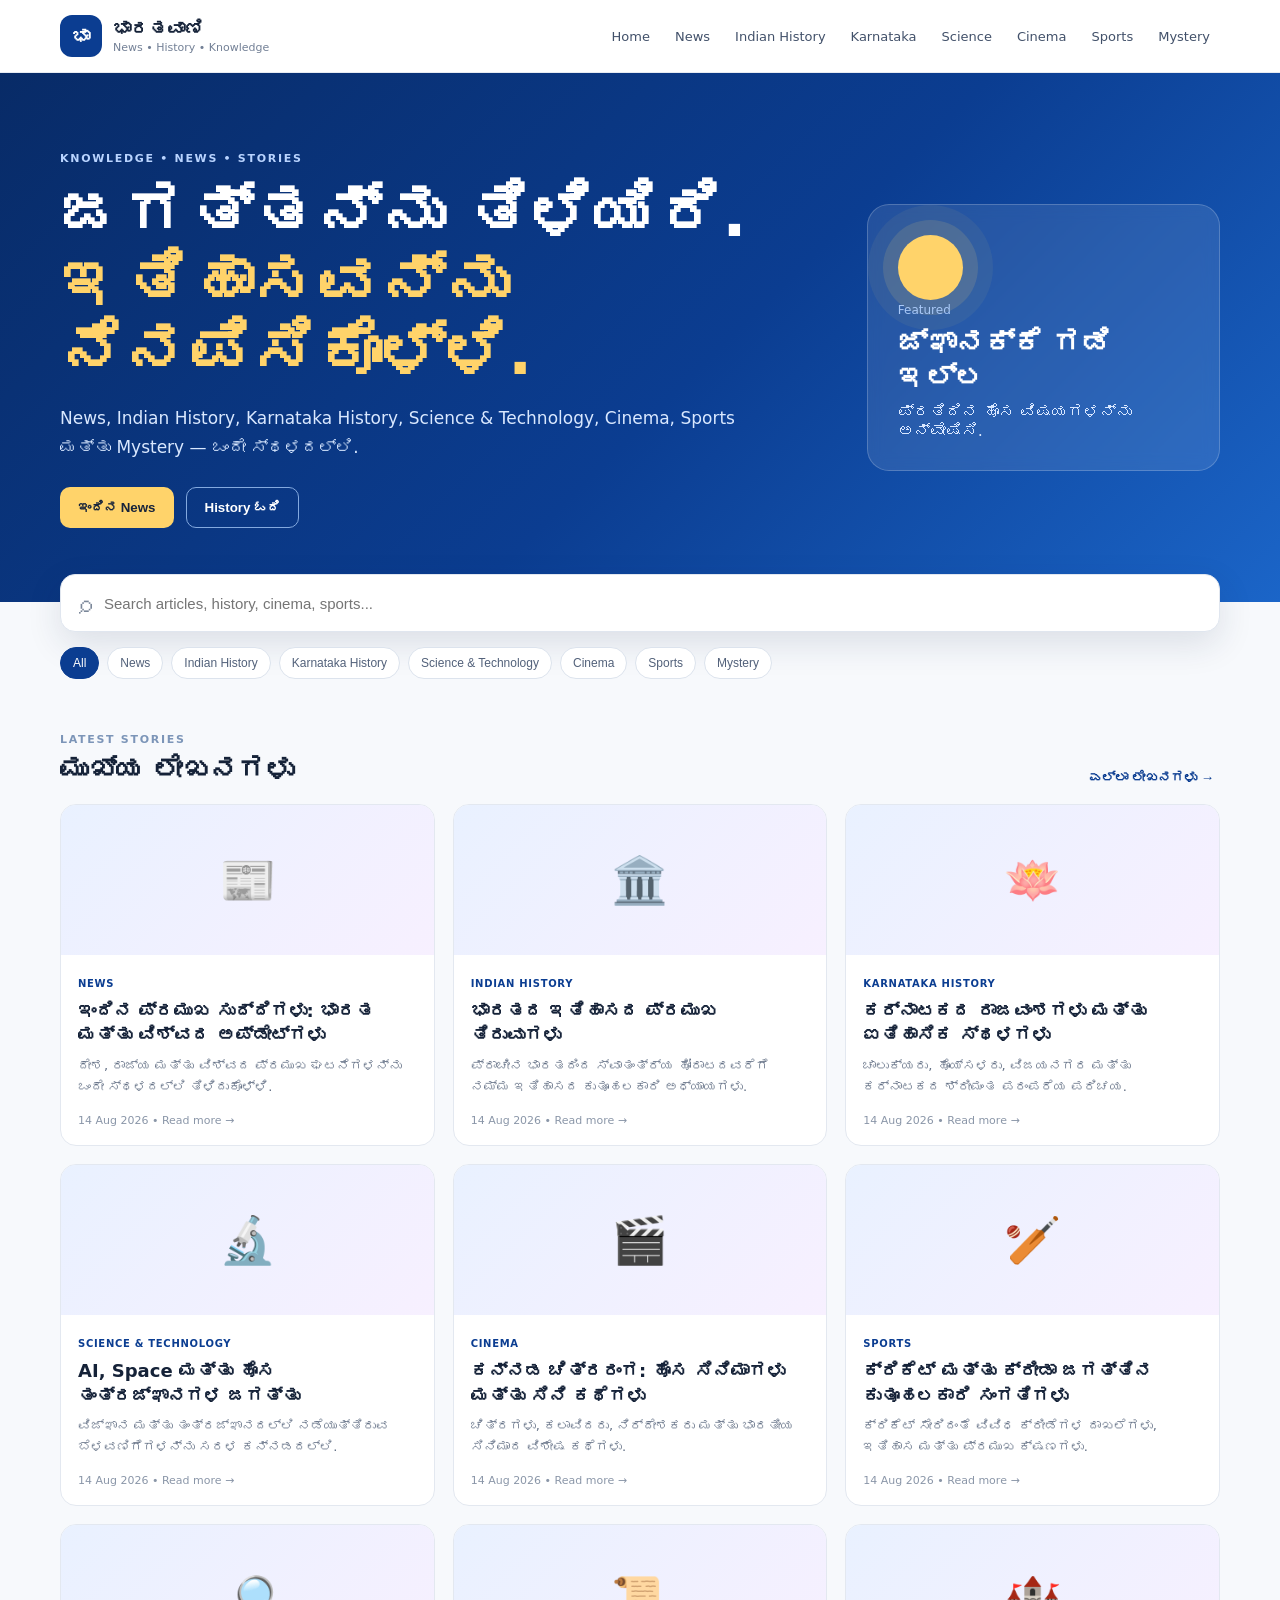
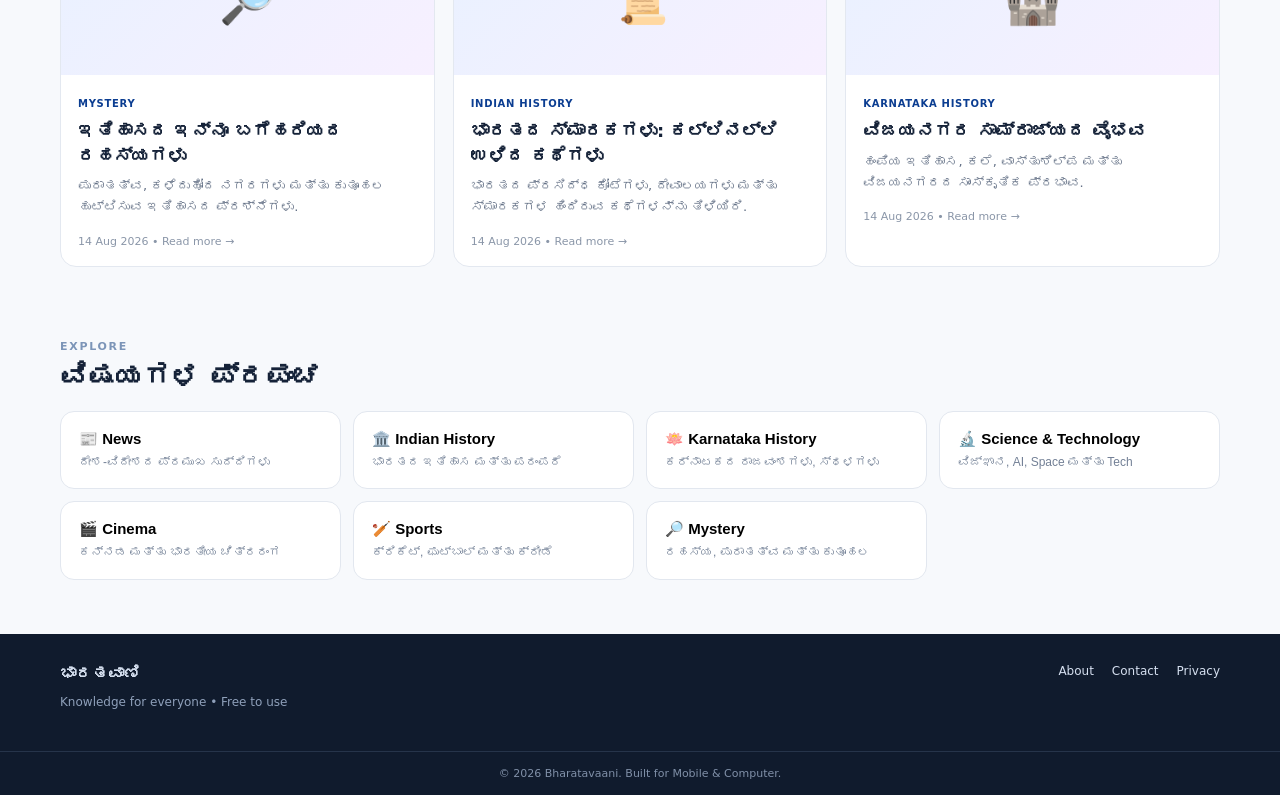
==== index.html @ a01f4e3c "Add files via upload" ====
<!DOCTYPE html>
<html lang="kn">
<head>
  <meta charset="UTF-8">
  <meta name="viewport" content="width=device-width, initial-scale=1.0">
  <meta name="theme-color" content="#0b3d91">
  <title>ಭಾರತವಾಣಿ | News & Knowledge</title>
  <meta name="description" content="News, Indian History, Karnataka History, Science & Technology, Cinema, Sports and Mystery.">
  <link rel="stylesheet" href="style.css">
</head>
<body>
  <header class="topbar">
    <div class="container header-inner">
      <a class="logo" href="#" onclick="showHome();return false;">
        <span class="logo-mark">ಭಾ</span>
        <span><b>ಭಾರತವಾಣಿ</b><small>News • History • Knowledge</small></span>
      </a>
      <button class="menu-btn" onclick="toggleMenu()" aria-label="Menu">☰</button>
      <nav id="nav">
        <a href="#" onclick="showHome();return false;">Home</a>
        <a href="#" onclick="filterCategory('News');return false;">News</a>
        <a href="#" onclick="filterCategory('Indian History');return false;">Indian History</a>
        <a href="#" onclick="filterCategory('Karnataka History');return false;">Karnataka</a>
        <a href="#" onclick="filterCategory('Science & Technology');return false;">Science</a>
        <a href="#" onclick="filterCategory('Cinema');return false;">Cinema</a>
        <a href="#" onclick="filterCategory('Sports');return false;">Sports</a>
        <a href="#" onclick="filterCategory('Mystery');return false;">Mystery</a>
      </nav>
    </div>
  </header>

  <main>
    <section class="hero">
      <div class="container hero-grid">
        <div>
          <span class="eyebrow">KNOWLEDGE • NEWS • STORIES</span>
          <h1>ಜಗತ್ತನ್ನು ತಿಳಿಯಿರಿ.<br><span>ಇತಿಹಾಸವನ್ನು ನೆನಪಿಸಿಕೊಳ್ಳಿ.</span></h1>
          <p>News, Indian History, Karnataka History, Science & Technology, Cinema, Sports ಮತ್ತು Mystery — ಒಂದೇ ಸ್ಥಳದಲ್ಲಿ.</p>
          <div class="hero-actions">
            <button class="primary" onclick="filterCategory('News')">ಇಂದಿನ News</button>
            <button class="secondary" onclick="filterCategory('Indian History')">History ಓದಿ</button>
          </div>
        </div>
        <div class="hero-card">
          <div class="pulse"></div>
          <p>Featured</p>
          <h3>ಜ್ಞಾನಕ್ಕೆ ಗಡಿ ಇಲ್ಲ</h3>
          <span>ಪ್ರತಿದಿನ ಹೊಸ ವಿಷಯಗಳನ್ನು ಅನ್ವೇಷಿಸಿ.</span>
        </div>
      </div>
    </section>

    <section class="container search-section">
      <div class="search-box">
        <span>⌕</span>
        <input id="search" type="search" placeholder="Search articles, history, cinema, sports..." oninput="searchArticles()">
      </div>
      <div id="chips" class="chips"></div>
    </section>

    <section class="container content-section">
      <div class="section-heading">
        <div>
          <span class="eyebrow">LATEST STORIES</span>
          <h2 id="sectionTitle">ಮುಖ್ಯ ಲೇಖನಗಳು</h2>
        </div>
        <button class="link-btn" onclick="showHome()">ಎಲ್ಲಾ ಲೇಖನಗಳು →</button>
      </div>
      <div id="articles" class="article-grid"></div>
      <div id="empty" class="empty" hidden>ಯಾವುದೇ ಲೇಖನಗಳು ಸಿಗಲಿಲ್ಲ.</div>
    </section>

    <section class="container categories">
      <div class="section-heading"><div><span class="eyebrow">EXPLORE</span><h2>ವಿಷಯಗಳ ಪ್ರಪಂಚ</h2></div></div>
      <div class="category-grid">
        <button onclick="filterCategory('News')"><b>📰 News</b><span>ದೇಶ-ವಿದೇಶದ ಪ್ರಮುಖ ಸುದ್ದಿಗಳು</span></button>
        <button onclick="filterCategory('Indian History')"><b>🏛️ Indian History</b><span>ಭಾರತದ ಇತಿಹಾಸ ಮತ್ತು ಪರಂಪರೆ</span></button>
        <button onclick="filterCategory('Karnataka History')"><b>🪷 Karnataka History</b><span>ಕರ್ನಾಟಕದ ರಾಜವಂಶಗಳು, ಸ್ಥಳಗಳು</span></button>
        <button onclick="filterCategory('Science & Technology')"><b>🔬 Science & Technology</b><span>ವಿಜ್ಞಾನ, AI, Space ಮತ್ತು Tech</span></button>
        <button onclick="filterCategory('Cinema')"><b>🎬 Cinema</b><span>ಕನ್ನಡ ಮತ್ತು ಭಾರತೀಯ ಚಿತ್ರರಂಗ</span></button>
        <button onclick="filterCategory('Sports')"><b>🏏 Sports</b><span>ಕ್ರಿಕೆಟ್, ಫುಟ್ಬಾಲ್ ಮತ್ತು ಕ್ರೀಡೆ</span></button>
        <button onclick="filterCategory('Mystery')"><b>🔎 Mystery</b><span>ರಹಸ್ಯ, ಪುರಾತತ್ವ ಮತ್ತು ಕುತೂಹಲ</span></button>
      </div>
    </section>
  </main>

  <footer>
    <div class="container footer-inner">
      <div><b>ಭಾರತವಾಣಿ</b><p>Knowledge for everyone • Free to use</p></div>
      <div class="footer-links"><a href="#">About</a><a href="#">Contact</a><a href="#">Privacy</a></div>
    </div>
    <div class="copyright">© 2026 Bharatavaani. Built for Mobile & Computer.</div>
  </footer>

  <script src="script.js"></script>
</body>
</html>
---- style.css ----
*{box-sizing:border-box}html{scroll-behavior:smooth}body{margin:0;font-family:system-ui,-apple-system,BlinkMacSystemFont,"Noto Sans Kannada","Noto Sans",sans-serif;color:#152238;background:#f7f9fc}a{text-decoration:none;color:inherit}.container{width:min(1160px,92%);margin:auto}.topbar{background:#fff;border-bottom:1px solid #e7ebf2;position:sticky;top:0;z-index:20}.header-inner{min-height:72px;display:flex;align-items:center;justify-content:space-between;gap:20px}.logo{display:flex;align-items:center;gap:11px}.logo-mark{width:42px;height:42px;border-radius:12px;background:#0b3d91;color:#fff;display:grid;place-items:center;font-weight:800;font-size:18px}.logo b{display:block;font-size:18px}.logo small{display:block;color:#738096;font-size:11px;margin-top:2px}nav{display:flex;gap:5px;align-items:center}nav a{padding:9px 10px;border-radius:9px;font-size:13px;color:#42516a}nav a:hover{background:#eef4ff;color:#0b3d91}.menu-btn{display:none;border:0;background:none;font-size:25px}.hero{background:linear-gradient(135deg,#082b67,#0b3d91 55%,#1b65c8);color:white;padding:74px 0}.hero-grid{display:grid;grid-template-columns:1.5fr .7fr;gap:50px;align-items:center}.eyebrow{font-size:11px;font-weight:800;letter-spacing:1.7px;color:#7c95b8}.hero .eyebrow{color:#b9d4ff}.hero h1{font-size:clamp(36px,6vw,64px);line-height:1.08;margin:14px 0}.hero h1 span{color:#ffd36a}.hero p{font-size:17px;line-height:1.7;color:#d9e8ff;max-width:700px}.hero-actions{display:flex;gap:12px;margin-top:25px}.primary,.secondary{padding:12px 18px;border-radius:10px;font-weight:700;border:0;cursor:pointer}.primary{background:#ffd36a;color:#17233b}.secondary{background:transparent;color:#fff;border:1px solid #83a9df}.hero-card{background:rgba(255,255,255,.1);border:1px solid rgba(255,255,255,.2);border-radius:22px;padding:30px;min-height:230px;display:flex;flex-direction:column;justify-content:end;backdrop-filter:blur(8px)}.hero-card p{font-size:12px;color:#a9c8f7;margin:0 0 6px}.hero-card h3{font-size:29px;margin:0 0 8px}.hero-card span{color:#d8e7ff}.pulse{width:65px;height:65px;border-radius:50%;background:#ffd36a;box-shadow:0 0 0 15px rgba(255,211,106,.13),0 0 0 30px rgba(255,211,106,.06);margin-bottom:auto}.search-section{margin-top:-28px;position:relative}.search-box{background:#fff;border:1px solid #e0e6ef;box-shadow:0 12px 35px rgba(22,44,78,.12);border-radius:15px;height:58px;display:flex;align-items:center;padding:0 18px;gap:10px}.search-box span{font-size:26px;color:#7b8799}.search-box input{border:0;outline:0;width:100%;font-size:15px;background:transparent}.chips{display:flex;gap:8px;overflow:auto;padding:15px 0}.chip{white-space:nowrap;border:1px solid #dce3ed;background:#fff;color:#52617a;padding:8px 12px;border-radius:999px;cursor:pointer;font-size:12px}.chip.active{background:#0b3d91;color:#fff;border-color:#0b3d91}.content-section,.categories{padding:34px 0}.section-heading{display:flex;align-items:end;justify-content:space-between;gap:20px;margin-bottom:18px}.section-heading h2{margin:6px 0 0;font-size:28px}.link-btn{border:0;background:none;color:#0b3d91;font-weight:700;cursor:pointer}.article-grid{display:grid;grid-template-columns:repeat(3,1fr);gap:18px}.article{background:#fff;border:1px solid #e3e8f0;border-radius:16px;overflow:hidden;transition:.2s}.article:hover{transform:translateY(-3px);box-shadow:0 10px 28px rgba(31,52,82,.1)}.thumb{height:150px;display:grid;place-items:center;font-size:46px;background:linear-gradient(135deg,#e9f1ff,#f7f0ff)}.article-body{padding:17px}.tag{font-size:10px;font-weight:800;color:#0b3d91;text-transform:uppercase;letter-spacing:.7px}.article h3{font-size:18px;line-height:1.35;margin:8px 0}.article p{font-size:13px;color:#657287;line-height:1.6;margin:0 0 12px}.date{font-size:11px;color:#8a96a8}.category-grid{display:grid;grid-template-columns:repeat(4,1fr);gap:12px}.category-grid button{text-align:left;background:#fff;border:1px solid #e2e7ef;border-radius:14px;padding:18px;cursor:pointer}.category-grid button:hover{border-color:#9bb8e8;box-shadow:0 7px 20px rgba(30,60,100,.07)}.category-grid b{display:block;margin-bottom:6px;font-size:15px}.category-grid span{font-size:12px;color:#738096;line-height:1.4}.empty{text-align:center;padding:50px;color:#7b8799}footer{background:#101b2d;color:#d5dfef;margin-top:20px}.footer-inner{display:flex;justify-content:space-between;gap:30px;padding:30px 0}.footer-inner p{font-size:12px;color:#8fa0ba}.footer-links{display:flex;gap:18px;font-size:12px}.copyright{text-align:center;border-top:1px solid #26344a;padding:15px;color:#8090a8;font-size:11px}@media(max-width:850px){nav{display:none;position:absolute;left:0;right:0;top:72px;background:#fff;padding:10px;box-shadow:0 12px 20px rgba(0,0,0,.08);flex-direction:column;align-items:stretch}nav.open{display:flex}.menu-btn{display:block}.hero{padding:52px 0}.hero-grid{grid-template-columns:1fr}.hero-card{display:none}.article-grid{grid-template-columns:repeat(2,1fr)}.category-grid{grid-template-columns:repeat(2,1fr)}}@media(max-width:560px){.hero h1{font-size:38px}.hero p{font-size:15px}.article-grid{grid-template-columns:1fr}.category-grid{grid-template-columns:1fr}.footer-inner{flex-direction:column}.section-heading h2{font-size:23px}}
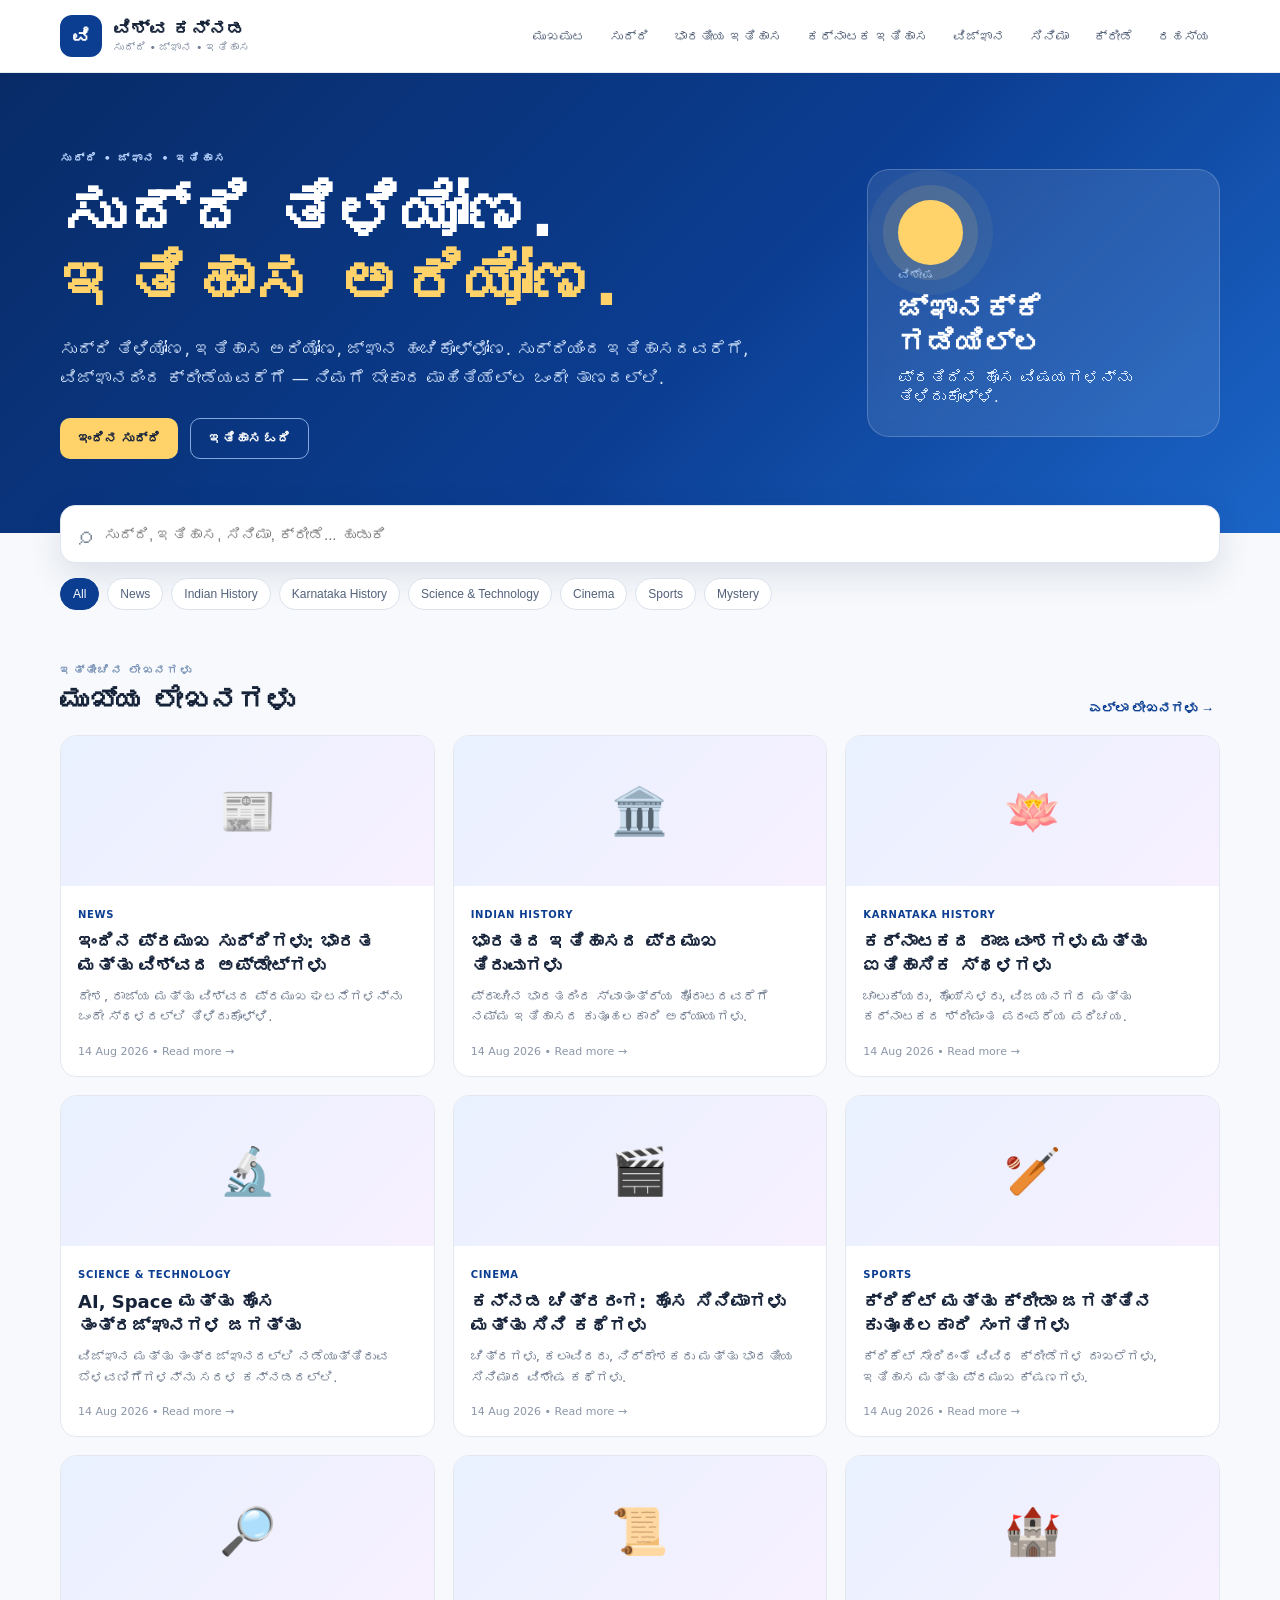
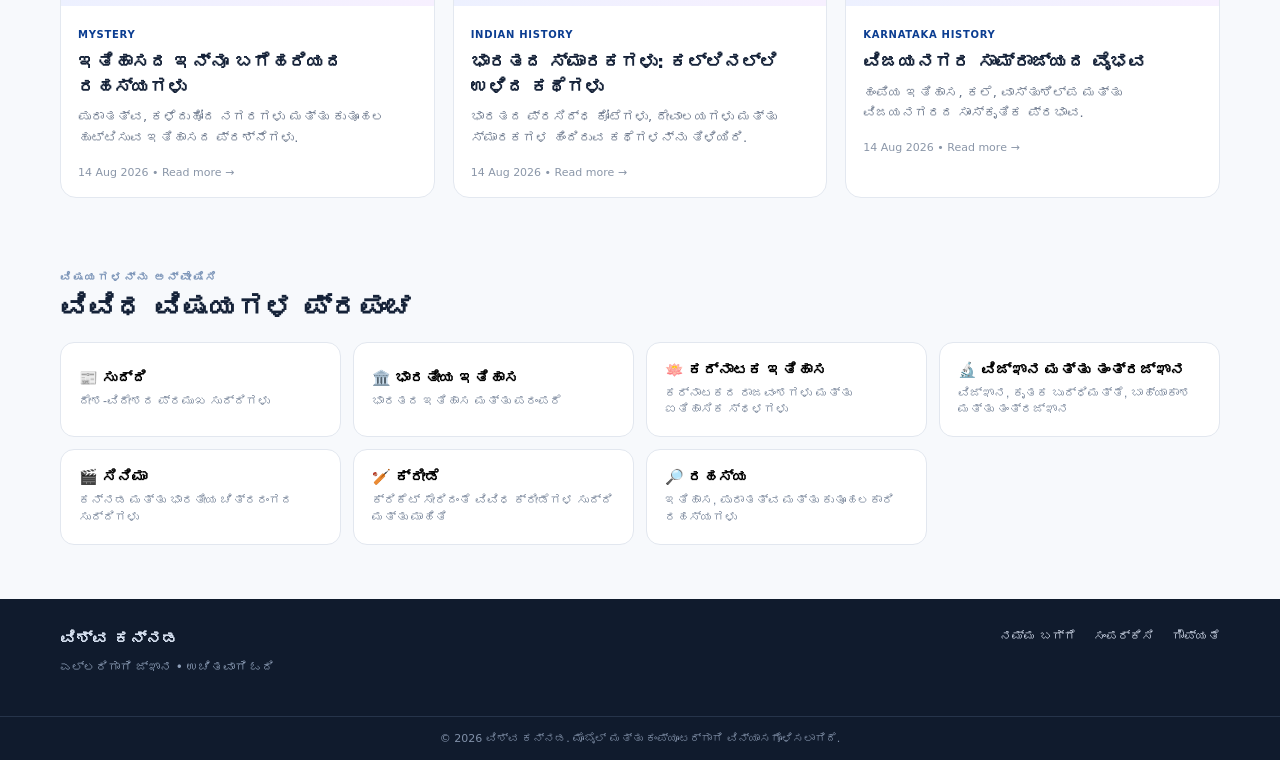
==== commit c013b5c1: "Add initial HTML structure for the website" ====
--- a/index.html
+++ b/index.html
@@ -3,95 +3,363 @@
 <head>
   <meta charset="UTF-8">
   <meta name="viewport" content="width=device-width, initial-scale=1.0">
+
   <meta name="theme-color" content="#0b3d91">
-  <title>ಭಾರತವಾಣಿ | News & Knowledge</title>
-  <meta name="description" content="News, Indian History, Karnataka History, Science & Technology, Cinema, Sports and Mystery.">
+
+  <title>ವಿಶ್ವ ಕನ್ನಡ | ಸುದ್ದಿ, ಇತಿಹಾಸ ಮತ್ತು ಜ್ಞಾನ</title>
+
+  <meta name="description" content="ವಿಶ್ವ ಕನ್ನಡ — ಸುದ್ದಿ, ಭಾರತೀಯ ಇತಿಹಾಸ, ಕರ್ನಾಟಕ ಇತಿಹಾಸ, ವಿಜ್ಞಾನ ಮತ್ತು ತಂತ್ರಜ್ಞಾನ, ಸಿನಿಮಾ, ಕ್ರೀಡೆ ಹಾಗೂ ಕುತೂಹಲಕಾರಿ ವಿಷಯಗಳ ಕನ್ನಡ ತಾಣ.">
+
   <link rel="stylesheet" href="style.css">
 </head>
+
 <body>
+
+  <!-- HEADER -->
   <header class="topbar">
     <div class="container header-inner">
-      <a class="logo" href="#" onclick="showHome();return false;">
-        <span class="logo-mark">ಭಾ</span>
-        <span><b>ಭಾರತವಾಣಿ</b><small>News • History • Knowledge</small></span>
+
+      <a class="logo" href="#" onclick="showHome(); return false;">
+
+        <span class="logo-mark">ವಿ</span>
+
+        <span>
+          <b>ವಿಶ್ವ ಕನ್ನಡ</b>
+          <small>ಸುದ್ದಿ • ಜ್ಞಾನ • ಇತಿಹಾಸ</small>
+        </span>
+
       </a>
-      <button class="menu-btn" onclick="toggleMenu()" aria-label="Menu">☰</button>
+
+      <button
+        class="menu-btn"
+        onclick="toggleMenu()"
+        aria-label="ಮೆನು">
+        ☰
+      </button>
+
       <nav id="nav">
-        <a href="#" onclick="showHome();return false;">Home</a>
-        <a href="#" onclick="filterCategory('News');return false;">News</a>
-        <a href="#" onclick="filterCategory('Indian History');return false;">Indian History</a>
-        <a href="#" onclick="filterCategory('Karnataka History');return false;">Karnataka</a>
-        <a href="#" onclick="filterCategory('Science & Technology');return false;">Science</a>
-        <a href="#" onclick="filterCategory('Cinema');return false;">Cinema</a>
-        <a href="#" onclick="filterCategory('Sports');return false;">Sports</a>
-        <a href="#" onclick="filterCategory('Mystery');return false;">Mystery</a>
+
+        <a href="#" onclick="showHome(); return false;">
+          ಮುಖಪುಟ
+        </a>
+
+        <a href="#" onclick="filterCategory('News'); return false;">
+          ಸುದ್ದಿ
+        </a>
+
+        <a href="#" onclick="filterCategory('Indian History'); return false;">
+          ಭಾರತೀಯ ಇತಿಹಾಸ
+        </a>
+
+        <a href="#" onclick="filterCategory('Karnataka History'); return false;">
+          ಕರ್ನಾಟಕ ಇತಿಹಾಸ
+        </a>
+
+        <a href="#" onclick="filterCategory('Science & Technology'); return false;">
+          ವಿಜ್ಞಾನ
+        </a>
+
+        <a href="#" onclick="filterCategory('Cinema'); return false;">
+          ಸಿನಿಮಾ
+        </a>
+
+        <a href="#" onclick="filterCategory('Sports'); return false;">
+          ಕ್ರೀಡೆ
+        </a>
+
+        <a href="#" onclick="filterCategory('Mystery'); return false;">
+          ರಹಸ್ಯ
+        </a>
+
       </nav>
+
     </div>
   </header>
 
+
+  <!-- MAIN -->
   <main>
+
+    <!-- HERO -->
     <section class="hero">
+
       <div class="container hero-grid">
+
         <div>
-          <span class="eyebrow">KNOWLEDGE • NEWS • STORIES</span>
-          <h1>ಜಗತ್ತನ್ನು ತಿಳಿಯಿರಿ.<br><span>ಇತಿಹಾಸವನ್ನು ನೆನಪಿಸಿಕೊಳ್ಳಿ.</span></h1>
-          <p>News, Indian History, Karnataka History, Science & Technology, Cinema, Sports ಮತ್ತು Mystery — ಒಂದೇ ಸ್ಥಳದಲ್ಲಿ.</p>
+
+          <span class="eyebrow">
+            ಸುದ್ದಿ • ಜ್ಞಾನ • ಇತಿಹಾಸ
+          </span>
+
+          <h1>
+            ಸುದ್ದಿ ತಿಳಿಯೋಣ.<br>
+            <span>ಇತಿಹಾಸ ಅರಿಯೋಣ.</span>
+          </h1>
+
+          <p>
+            ಸುದ್ದಿ ತಿಳಿಯೋಣ, ಇತಿಹಾಸ ಅರಿಯೋಣ, ಜ್ಞಾನ ಹಂಚಿಕೊಳ್ಳೋಣ.
+            ಸುದ್ದಿಯಿಂದ ಇತಿಹಾಸದವರೆಗೆ, ವಿಜ್ಞಾನದಿಂದ ಕ್ರೀಡೆಯವರೆಗೆ —
+            ನಿಮಗೆ ಬೇಕಾದ ಮಾಹಿತಿಯೆಲ್ಲ ಒಂದೇ ತಾಣದಲ್ಲಿ.
+          </p>
+
           <div class="hero-actions">
-            <button class="primary" onclick="filterCategory('News')">ಇಂದಿನ News</button>
-            <button class="secondary" onclick="filterCategory('Indian History')">History ಓದಿ</button>
+
+            <button
+              class="primary"
+              onclick="filterCategory('News')">
+              ಇಂದಿನ ಸುದ್ದಿ
+            </button>
+
+            <button
+              class="secondary"
+              onclick="filterCategory('Indian History')">
+              ಇತಿಹಾಸ ಓದಿ
+            </button>
+
           </div>
+
         </div>
+
+
         <div class="hero-card">
+
           <div class="pulse"></div>
-          <p>Featured</p>
-          <h3>ಜ್ಞಾನಕ್ಕೆ ಗಡಿ ಇಲ್ಲ</h3>
-          <span>ಪ್ರತಿದಿನ ಹೊಸ ವಿಷಯಗಳನ್ನು ಅನ್ವೇಷಿಸಿ.</span>
+
+          <p>ವಿಶೇಷ</p>
+
+          <h3>
+            ಜ್ಞಾನಕ್ಕೆ ಗಡಿಯಿಲ್ಲ
+          </h3>
+
+          <span>
+            ಪ್ರತಿದಿನ ಹೊಸ ವಿಷಯಗಳನ್ನು ತಿಳಿದುಕೊಳ್ಳಿ.
+          </span>
+
         </div>
-      </div>
+
+      </div>
+
     </section>
 
+
+    <!-- SEARCH -->
     <section class="container search-section">
+
       <div class="search-box">
+
         <span>⌕</span>
-        <input id="search" type="search" placeholder="Search articles, history, cinema, sports..." oninput="searchArticles()">
-      </div>
+
+        <input
+          id="search"
+          type="search"
+          placeholder="ಸುದ್ದಿ, ಇತಿಹಾಸ, ಸಿನಿಮಾ, ಕ್ರೀಡೆ... ಹುಡುಕಿ"
+          oninput="searchArticles()">
+
+      </div>
+
       <div id="chips" class="chips"></div>
+
     </section>
 
+
+    <!-- ARTICLES -->
     <section class="container content-section">
+
       <div class="section-heading">
+
         <div>
-          <span class="eyebrow">LATEST STORIES</span>
-          <h2 id="sectionTitle">ಮುಖ್ಯ ಲೇಖನಗಳು</h2>
+
+          <span class="eyebrow">
+            ಇತ್ತೀಚಿನ ಲೇಖನಗಳು
+          </span>
+
+          <h2 id="sectionTitle">
+            ಮುಖ್ಯ ಲೇಖನಗಳು
+          </h2>
+
         </div>
-        <button class="link-btn" onclick="showHome()">ಎಲ್ಲಾ ಲೇಖನಗಳು →</button>
-      </div>
-      <div id="articles" class="article-grid"></div>
-      <div id="empty" class="empty" hidden>ಯಾವುದೇ ಲೇಖನಗಳು ಸಿಗಲಿಲ್ಲ.</div>
+
+        <button
+          class="link-btn"
+          onclick="showHome()">
+          ಎಲ್ಲಾ ಲೇಖನಗಳು →
+        </button>
+
+      </div>
+
+
+      <div
+        id="articles"
+        class="article-grid">
+      </div>
+
+
+      <div
+        id="empty"
+        class="empty"
+        hidden>
+
+        ಯಾವುದೇ ಲೇಖನಗಳು ಸಿಗಲಿಲ್ಲ.
+
+      </div>
+
     </section>
 
+
+    <!-- CATEGORIES -->
     <section class="container categories">
-      <div class="section-heading"><div><span class="eyebrow">EXPLORE</span><h2>ವಿಷಯಗಳ ಪ್ರಪಂಚ</h2></div></div>
+
+      <div class="section-heading">
+
+        <div>
+
+          <span class="eyebrow">
+            ವಿಷಯಗಳನ್ನು ಅನ್ವೇಷಿಸಿ
+          </span>
+
+          <h2>
+            ವಿವಿಧ ವಿಷಯಗಳ ಪ್ರಪಂಚ
+          </h2>
+
+        </div>
+
+      </div>
+
+
       <div class="category-grid">
-        <button onclick="filterCategory('News')"><b>📰 News</b><span>ದೇಶ-ವಿದೇಶದ ಪ್ರಮುಖ ಸುದ್ದಿಗಳು</span></button>
-        <button onclick="filterCategory('Indian History')"><b>🏛️ Indian History</b><span>ಭಾರತದ ಇತಿಹಾಸ ಮತ್ತು ಪರಂಪರೆ</span></button>
-        <button onclick="filterCategory('Karnataka History')"><b>🪷 Karnataka History</b><span>ಕರ್ನಾಟಕದ ರಾಜವಂಶಗಳು, ಸ್ಥಳಗಳು</span></button>
-        <button onclick="filterCategory('Science & Technology')"><b>🔬 Science & Technology</b><span>ವಿಜ್ಞಾನ, AI, Space ಮತ್ತು Tech</span></button>
-        <button onclick="filterCategory('Cinema')"><b>🎬 Cinema</b><span>ಕನ್ನಡ ಮತ್ತು ಭಾರತೀಯ ಚಿತ್ರರಂಗ</span></button>
-        <button onclick="filterCategory('Sports')"><b>🏏 Sports</b><span>ಕ್ರಿಕೆಟ್, ಫುಟ್ಬಾಲ್ ಮತ್ತು ಕ್ರೀಡೆ</span></button>
-        <button onclick="filterCategory('Mystery')"><b>🔎 Mystery</b><span>ರಹಸ್ಯ, ಪುರಾತತ್ವ ಮತ್ತು ಕುತೂಹಲ</span></button>
-      </div>
+
+
+        <button onclick="filterCategory('News')">
+
+          <b>📰 ಸುದ್ದಿ</b>
+
+          <span>
+            ದೇಶ-ವಿದೇಶದ ಪ್ರಮುಖ ಸುದ್ದಿಗಳು
+          </span>
+
+        </button>
+
+
+        <button onclick="filterCategory('Indian History')">
+
+          <b>🏛️ ಭಾರತೀಯ ಇತಿಹಾಸ</b>
+
+          <span>
+            ಭಾರತದ ಇತಿಹಾಸ ಮತ್ತು ಪರಂಪರೆ
+          </span>
+
+        </button>
+
+
+        <button onclick="filterCategory('Karnataka History')">
+
+          <b>🪷 ಕರ್ನಾಟಕ ಇತಿಹಾಸ</b>
+
+          <span>
+            ಕರ್ನಾಟಕದ ರಾಜವಂಶಗಳು ಮತ್ತು ಐತಿಹಾಸಿಕ ಸ್ಥಳಗಳು
+          </span>
+
+        </button>
+
+
+        <button onclick="filterCategory('Science & Technology')">
+
+          <b>🔬 ವಿಜ್ಞಾನ ಮತ್ತು ತಂತ್ರಜ್ಞಾನ</b>
+
+          <span>
+            ವಿಜ್ಞಾನ, ಕೃತಕ ಬುದ್ಧಿಮತ್ತೆ, ಬಾಹ್ಯಾಕಾಶ ಮತ್ತು ತಂತ್ರಜ್ಞಾನ
+          </span>
+
+        </button>
+
+
+        <button onclick="filterCategory('Cinema')">
+
+          <b>🎬 ಸಿನಿಮಾ</b>
+
+          <span>
+            ಕನ್ನಡ ಮತ್ತು ಭಾರತೀಯ ಚಿತ್ರರಂಗದ ಸುದ್ದಿಗಳು
+          </span>
+
+        </button>
+
+
+        <button onclick="filterCategory('Sports')">
+
+          <b>🏏 ಕ್ರೀಡೆ</b>
+
+          <span>
+            ಕ್ರಿಕೆಟ್ ಸೇರಿದಂತೆ ವಿವಿಧ ಕ್ರೀಡೆಗಳ ಸುದ್ದಿ ಮತ್ತು ಮಾಹಿತಿ
+          </span>
+
+        </button>
+
+
+        <button onclick="filterCategory('Mystery')">
+
+          <b>🔎 ರಹಸ್ಯ</b>
+
+          <span>
+            ಇತಿಹಾಸ, ಪುರಾತತ್ವ ಮತ್ತು ಕುತೂಹಲಕಾರಿ ರಹಸ್ಯಗಳು
+          </span>
+
+        </button>
+
+
+      </div>
+
     </section>
+
   </main>
 
+
+  <!-- FOOTER -->
   <footer>
+
     <div class="container footer-inner">
-      <div><b>ಭಾರತವಾಣಿ</b><p>Knowledge for everyone • Free to use</p></div>
-      <div class="footer-links"><a href="#">About</a><a href="#">Contact</a><a href="#">Privacy</a></div>
+
+      <div>
+
+        <b>ವಿಶ್ವ ಕನ್ನಡ</b>
+
+        <p>
+          ಎಲ್ಲರಿಗಾಗಿ ಜ್ಞಾನ • ಉಚಿತವಾಗಿ ಓದಿ
+        </p>
+
+      </div>
+
+
+      <div class="footer-links">
+
+        <a href="#">
+          ನಮ್ಮ ಬಗ್ಗೆ
+        </a>
+
+        <a href="#">
+          ಸಂಪರ್ಕಿಸಿ
+        </a>
+
+        <a href="#">
+          ಗೌಪ್ಯತೆ
+        </a>
+
+      </div>
+
     </div>
-    <div class="copyright">© 2026 Bharatavaani. Built for Mobile & Computer.</div>
+
+
+    <div class="copyright">
+
+      © 2026 ವಿಶ್ವ ಕನ್ನಡ.
+      ಮೊಬೈಲ್ ಮತ್ತು ಕಂಪ್ಯೂಟರ್‌ಗಾಗಿ ವಿನ್ಯಾಸಗೊಳಿಸಲಾಗಿದೆ.
+
+    </div>
+
   </footer>
 
+
+  <!-- JAVASCRIPT -->
   <script src="script.js"></script>
+
 </body>
 </html>
